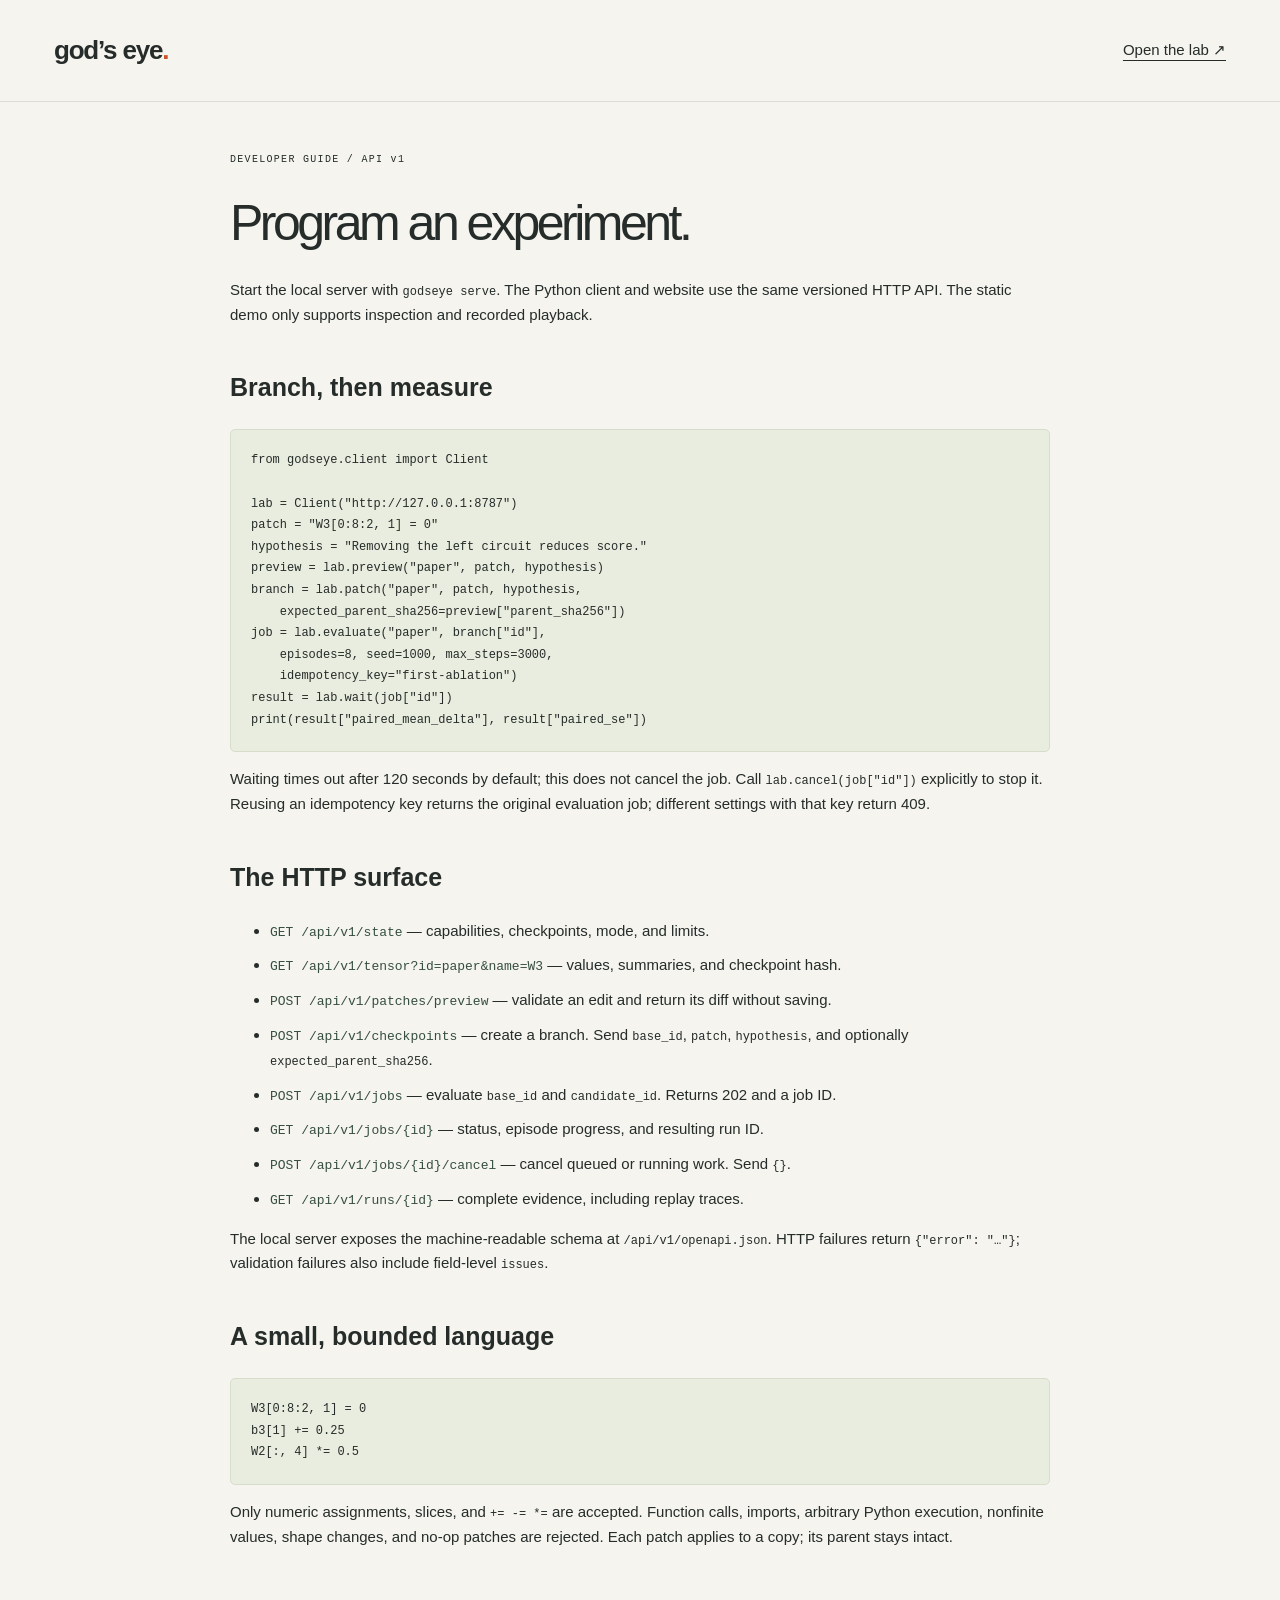
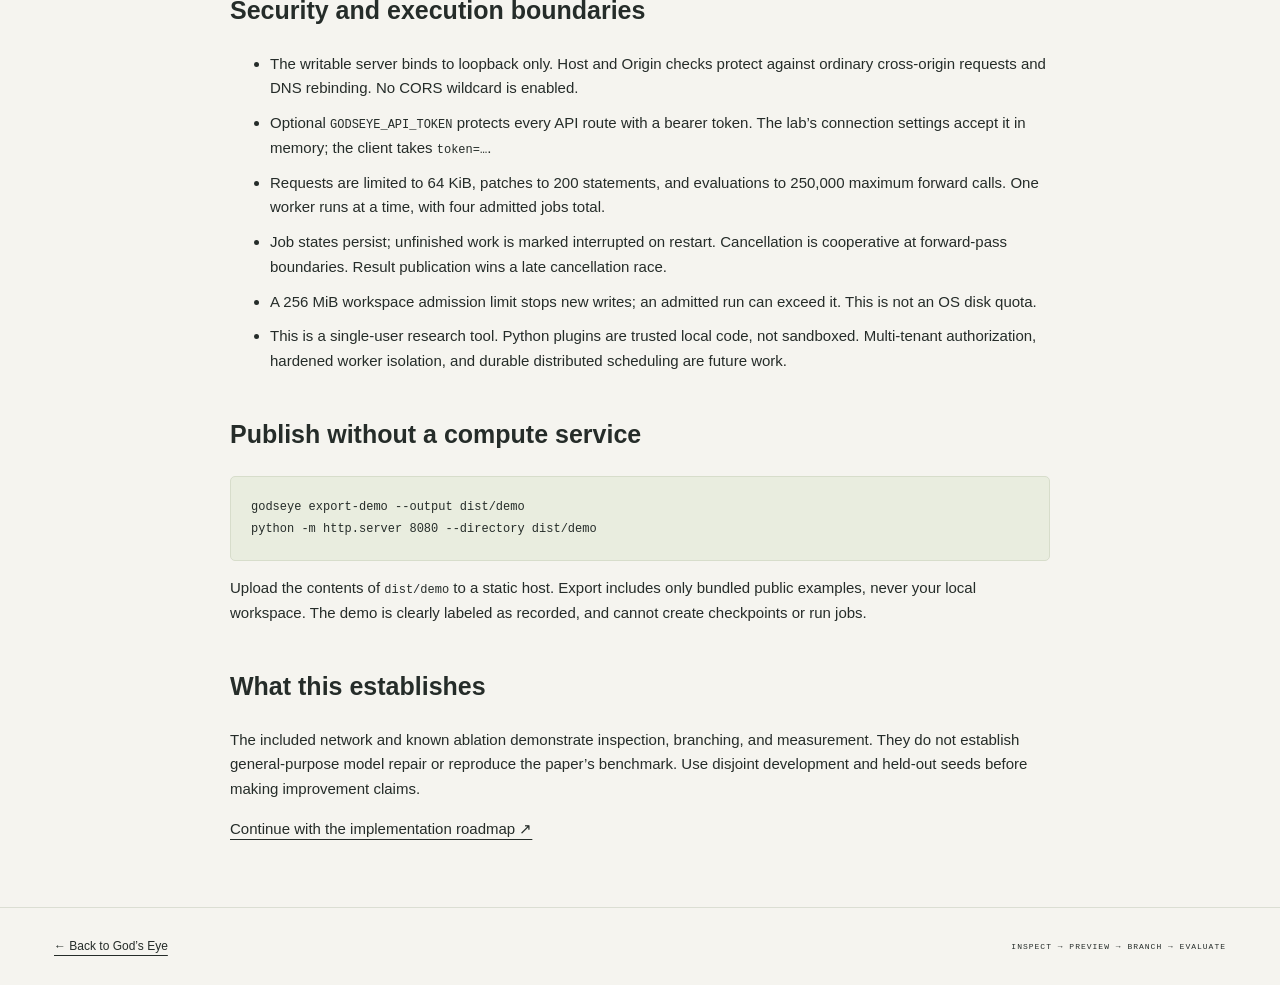
==== godseye/static/api.html @ 0b03cdef "Build weight-space lab, isolated evaluator, and provider routing" ====
<!doctype html>
<html lang="en">
  <head>
    <meta charset="utf-8" />
    <meta name="viewport" content="width=device-width,initial-scale=1" />
    <title>Developers — God’s Eye</title>
    <link rel="stylesheet" href="landing.css" />
  </head>
  <body>
    <nav class="site-nav">
      <a class="wordmark" href="./">god’s eye<span class="orange">.</span></a
      ><a href="lab.html">Open the lab ↗</a>
    </nav>
    <main class="api-page">
      <div class="eyebrow">DEVELOPER GUIDE / API v1</div>
      <h1>Program an experiment.</h1>
      <p>
        Start the local server with <code>godseye serve</code>. The Python
        client and website use the same versioned HTTP API. The static demo only
        supports inspection and recorded playback.
      </p>
      <h2>Branch, then measure</h2>
      <pre><code>from godseye.client import Client

lab = Client("http://127.0.0.1:8787")
patch = "W3[0:8:2, 1] = 0"
hypothesis = "Removing the left circuit reduces score."
preview = lab.preview("paper", patch, hypothesis)
branch = lab.patch("paper", patch, hypothesis,
    expected_parent_sha256=preview["parent_sha256"])
job = lab.evaluate("paper", branch["id"],
    episodes=8, seed=1000, max_steps=3000,
    idempotency_key="first-ablation")
result = lab.wait(job["id"])
print(result["paired_mean_delta"], result["paired_se"])</code></pre>
      <p>
        Waiting times out after 120 seconds by default; this does not cancel the
        job. Call <code>lab.cancel(job["id"])</code> explicitly to stop it.
        Reusing an idempotency key returns the original evaluation job;
        different settings with that key return 409.
      </p>
      <h2>The HTTP surface</h2>
      <ul>
        <li>
          <span class="endpoint">GET /api/v1/state</span> — capabilities,
          checkpoints, mode, and limits.
        </li>
        <li>
          <span class="endpoint">GET /api/v1/tensor?id=paper&amp;name=W3</span>
          — values, summaries, and checkpoint hash.
        </li>
        <li>
          <span class="endpoint">POST /api/v1/patches/preview</span> — validate
          an edit and return its diff without saving.
        </li>
        <li>
          <span class="endpoint">POST /api/v1/checkpoints</span> — create a
          branch. Send <code>base_id</code>, <code>patch</code>,
          <code>hypothesis</code>, and optionally
          <code>expected_parent_sha256</code>.
        </li>
        <li>
          <span class="endpoint">POST /api/v1/jobs</span> — evaluate
          <code>base_id</code> and <code>candidate_id</code>. Returns 202 and a
          job ID.
        </li>
        <li>
          <span class="endpoint">GET /api/v1/jobs/{id}</span> — status, episode
          progress, and resulting run ID.
        </li>
        <li>
          <span class="endpoint">POST /api/v1/jobs/{id}/cancel</span> — cancel
          queued or running work. Send <code>{}</code>.
        </li>
        <li>
          <span class="endpoint">GET /api/v1/runs/{id}</span> — complete
          evidence, including replay traces.
        </li>
      </ul>
      <p>
        The local server exposes the machine-readable schema at
        <code>/api/v1/openapi.json</code>. HTTP failures return
        <code>{"error": "…"}</code>; validation failures also include
        field-level <code>issues</code>.
      </p>
      <h2>A small, bounded language</h2>
      <pre><code>W3[0:8:2, 1] = 0
b3[1] += 0.25
W2[:, 4] *= 0.5</code></pre>
      <p>
        Only numeric assignments, slices, and <code>+= -= *=</code> are
        accepted. Function calls, imports, arbitrary Python execution, nonfinite
        values, shape changes, and no-op patches are rejected. Each patch
        applies to a copy; its parent stays intact.
      </p>
      <h2>Security and execution boundaries</h2>
      <ul>
        <li>
          The writable server binds to loopback only. Host and Origin checks
          protect against ordinary cross-origin requests and DNS rebinding. No
          CORS wildcard is enabled.
        </li>
        <li>
          Optional <code>GODSEYE_API_TOKEN</code> protects every API route with
          a bearer token. The lab’s connection settings accept it in memory; the
          client takes <code>token=…</code>.
        </li>
        <li>
          Requests are limited to 64 KiB, patches to 200 statements, and
          evaluations to 250,000 maximum forward calls. One worker runs at a
          time, with four admitted jobs total.
        </li>
        <li>
          Job states persist; unfinished work is marked interrupted on restart.
          Cancellation is cooperative at forward-pass boundaries. Result
          publication wins a late cancellation race.
        </li>
        <li>
          A 256 MiB workspace admission limit stops new writes; an admitted run
          can exceed it. This is not an OS disk quota.
        </li>
        <li>
          This is a single-user research tool. Python plugins are trusted local
          code, not sandboxed. Multi-tenant authorization, hardened worker
          isolation, and durable distributed scheduling are future work.
        </li>
      </ul>
      <h2>Publish without a compute service</h2>
      <pre><code>godseye export-demo --output dist/demo
python -m http.server 8080 --directory dist/demo</code></pre>
      <p>
        Upload the contents of <code>dist/demo</code> to a static host. Export
        includes only bundled public examples, never your local workspace. The
        demo is clearly labeled as recorded, and cannot create checkpoints or
        run jobs.
      </p>
      <h2>What this establishes</h2>
      <p>
        The included network and known ablation demonstrate inspection,
        branching, and measurement. They do not establish general-purpose model
        repair or reproduce the paper’s benchmark. Use disjoint development and
        held-out seeds before making improvement claims.
      </p>
      <p>
        <a
          href="https://github.com/romrom-20/Gods-eye/blob/main/docs/roadmap.md"
          >Continue with the implementation roadmap ↗</a
        >
      </p>
    </main>
    <footer class="site-footer">
      <a href="./">← Back to God’s Eye</a
      ><span>INSPECT → PREVIEW → BRANCH → EVALUATE</span>
    </footer>
  </body>
</html>
---- godseye/static/landing.css ----
:root {
  --bg: #f5f4ef;
  --ink: #252c29;
  --muted: #657068;
  --line: #dbded3;
  --orange: #cc542a;
  --green: #364e40;
  --mono: ui-monospace, SFMono-Regular, Consolas, monospace;
  --sans: -apple-system, BlinkMacSystemFont, "Segoe UI", sans-serif;
}
* {
  box-sizing: border-box;
}
html {
  scroll-behavior: smooth;
  scroll-padding-top: 30px;
}
body {
  margin: 0;
  background: var(--bg);
  color: var(--ink);
  font: 15px/1.65 var(--sans);
  -webkit-font-smoothing: antialiased;
}
a {
  color: inherit;
  text-underline-offset: 5px;
}
button {
  font: inherit;
  cursor: pointer;
}
a:focus-visible,
button:focus-visible {
  outline: 3px solid var(--orange);
  outline-offset: 5px;
}
.site-nav,
.site-footer {
  max-width: 1370px;
  margin: auto;
  display: flex;
  align-items: center;
  justify-content: space-between;
  padding: 29px 54px;
}
.site-nav {
  border-bottom: 1px solid var(--line);
}
.wordmark {
  font-size: 26px;
  font-weight: 650;
  text-decoration: none;
  letter-spacing: -1.2px;
}
.eye {
  font-size: 25px;
  margin-right: 10px;
}
.orange {
  color: var(--orange);
}
.nav-middle {
  display: flex;
  gap: 35px;
  font-size: 13px;
}
.nav-middle a {
  text-decoration: none;
}
.nav-cta {
  font-size: 13px;
  text-decoration: none;
  border: 1px solid #bdc4b8;
  border-radius: 5px;
  padding: 9px 16px;
}
.nav-cta span {
  margin-left: 20px;
}
main {
  max-width: 1370px;
  margin: auto;
}
.hero {
  display: grid;
  grid-template-columns: 1.12fr 1fr;
  gap: 55px;
  padding: 88px 54px 70px;
  align-items: center;
}
.eyebrow {
  font: 10px/1.6 var(--mono);
  letter-spacing: 1.3px;
  display: flex;
  align-items: center;
  gap: 9px;
}
.eyebrow i,
.live-dot {
  display: inline-block;
  width: 6px;
  height: 6px;
  background: var(--orange);
  border-radius: 50%;
}
.eyebrow span {
  color: #9da399;
  margin: 0 5px;
}
h1 {
  font-size: clamp(45px, 4.8vw, 72px);
  line-height: 1.08;
  letter-spacing: -3.5px;
  font-weight: 500;
  margin: 28px 0;
}
h1 em {
  font-family: Georgia, serif;
  font-weight: 400;
  color: var(--green);
}
.lede {
  font-size: 22px;
  line-height: 1.55;
  margin: 0 0 19px;
}
.hero-detail {
  max-width: 400px;
  font-size: 14px;
  color: var(--muted);
}
.hero-actions {
  display: flex;
  gap: 25px;
  align-items: center;
  margin: 30px 0 22px;
}
.button {
  display: inline-flex;
  align-items: center;
  justify-content: space-between;
  gap: 24px;
  padding: 13px 18px;
  border-radius: 5px;
  text-decoration: none;
  font-size: 13px;
  font-weight: 550;
}
.primary {
  background: var(--orange);
  color: white;
}
.primary:hover {
  background: #b74720;
}
.text-link {
  font-size: 13px;
  font-weight: 550;
  text-decoration: none;
}
.hero-foot {
  font: 10px/1.6 var(--mono);
  color: var(--muted);
}
.hero-foot .live-dot {
  background: #638468;
  margin-right: 6px;
}
.specimen {
  background: #e9eddf;
  border: 1px solid #d7ddcb;
  border-radius: 7px;
  box-shadow: 0 18px 45px #24381d08;
  overflow: hidden;
  transform: rotate(1deg);
}
.specimen-top,
.specimen-bottom {
  display: flex;
  justify-content: space-between;
  font: 9px var(--mono);
  letter-spacing: 0.8px;
  padding: 21px 23px;
}
.specimen-top {
  border-bottom: 1px solid #d4dcca;
}
.specimen-bottom {
  color: #64705b;
}
.network-art {
  position: relative;
  background-image: radial-gradient(#9cae8c55 0.7px, transparent 0.7px);
  background-size: 15px 15px;
  padding: 16px 0 0;
}
.network-art svg {
  width: 100%;
  height: auto;
}
.art-label {
  position: absolute;
  bottom: 22px;
  font: 8px var(--mono);
  color: #66735f;
  letter-spacing: 1px;
}
.label-input {
  left: 7%;
}
.label-output {
  right: 7%;
}
.patch-card {
  margin: 5px 24px 2px;
  background: #fffef8;
  border: 1px solid #d6dbcc;
  border-radius: 5px;
  padding: 15px 18px;
  box-shadow: 0 8px 18px #293c2108;
}
.patch-card > div {
  font: 9px var(--mono);
  color: #626d5e;
  padding-bottom: 14px;
}
.patch-card .live-dot {
  margin-right: 6px;
}
.patch-count {
  float: right;
}
.patch-card code {
  font: 12px/1.9 var(--mono);
}
.code-comment {
  color: #728777;
}
.proof-strip {
  margin: 0 54px;
  display: grid;
  grid-template-columns: repeat(4, 1fr);
  padding: 28px 0;
  border-top: 1px solid var(--line);
  border-bottom: 1px solid var(--line);
}
.proof-strip > div {
  padding-left: 35px;
  border-left: 1px solid var(--line);
}
.proof-strip > div:first-child {
  border: 0;
  padding-left: 0;
}
.proof-strip strong {
  display: block;
  font-size: 22px;
  font-weight: 500;
  letter-spacing: -0.7px;
}
.proof-strip span {
  font-size: 12px;
  color: var(--muted);
}
.section {
  padding: 85px 54px;
}
.section h2 {
  font-size: 43px;
  line-height: 1.15;
  letter-spacing: -1.7px;
  font-weight: 500;
  margin: 20px 0;
}
.section-heading {
  max-width: 520px;
}
.section-heading > p,
.developer > div > p,
.section-lede {
  color: var(--muted);
  max-width: 400px;
}
.steps {
  display: grid;
  grid-template-columns: repeat(3, 1fr);
  gap: 38px;
  margin-top: 40px;
}
.steps article {
  border-top: 1px solid var(--line);
  padding-top: 20px;
}
.step-number {
  font: 11px var(--mono);
  color: var(--orange);
}
h3 {
  font-size: 18px;
  font-weight: 550;
  letter-spacing: -0.4px;
}
.steps p,
.compute p {
  font-size: 14px;
  color: var(--muted);
}
.steps code {
  font: 10px/1.7 var(--mono);
  color: var(--green);
  overflow-wrap: anywhere;
}
.developer {
  background: #e9eddf;
  display: grid;
  grid-template-columns: 1fr 1.3fr;
  gap: 65px;
  border-top: 1px solid #dbe0d1;
  border-bottom: 1px solid #dbe0d1;
}
.developer .text-link {
  display: block;
  margin-top: 30px;
}
.code-window {
  background: #202c28;
  border-radius: 6px;
  color: #e0e8dc;
  overflow: hidden;
  align-self: center;
}
.window-bar {
  padding: 15px 22px;
  display: flex;
  justify-content: space-between;
  border-bottom: 1px solid #354339;
  font: 10px var(--mono);
  color: #b3c4b4;
}
pre {
  margin: 0;
  overflow: auto;
}
.code-window pre {
  padding: 25px 22px;
  font: 11px/1.95 var(--mono);
}
.window-footer {
  padding: 10px 22px;
  font: 10px var(--mono);
  border-top: 1px solid #354339;
  color: #b3c4b4;
}
.window-footer .live-dot {
  background: #9daf8b;
  margin-right: 6px;
}
.compute-grid {
  display: grid;
  grid-template-columns: repeat(3, 1fr);
  gap: 22px;
  margin-top: 36px;
}
.compute-grid article {
  border: 1px solid var(--line);
  padding: 27px;
  border-radius: 5px;
  background: #fafaf5;
  display: flex;
  flex-direction: column;
}
.compute-grid a {
  font-size: 12px;
  margin-top: auto;
  padding-top: 12px;
}
.pill {
  font: 9px var(--mono);
  color: #526c4f;
  letter-spacing: 0.5px;
}
.pill.future {
  color: #8c745c;
}
.research-note {
  margin: 0 54px;
  border-block: 1px solid var(--line);
  padding: 25px 0;
  display: grid;
  grid-template-columns: 220px 1fr;
  gap: 20px;
  color: var(--muted);
}
.research-note > span {
  font: 10px/1.8 var(--mono);
  letter-spacing: 1px;
  padding-top: 4px;
}
.research-note p {
  font-size: 12px;
  margin: 0;
  max-width: 770px;
}
.start {
  display: grid;
  grid-template-columns: 1fr 1.3fr;
  gap: 65px;
}
.install {
  position: relative;
  padding: 24px;
  border: 1px solid var(--line);
  border-radius: 5px;
  background: #fafaf5;
}
.install pre {
  font: 11px/1.9 var(--mono);
}
.copy-button {
  margin-top: 18px;
  border: 1px solid #bec8b6;
  background: transparent;
  border-radius: 4px;
  font-size: 11px;
  padding: 6px 10px;
}
.install p {
  font-size: 11px;
  color: var(--muted);
}
#copy-status {
  font-size: 11px;
  color: var(--green);
}
.site-footer {
  border-top: 1px solid var(--line);
  font-size: 12px;
}
.site-footer > span {
  font: 8px var(--mono);
  letter-spacing: 1px;
}
.api-page {
  max-width: 880px;
  padding: 50px 30px;
}
.api-page h1 {
  font-size: 50px;
}
.api-page h2 {
  margin-top: 40px;
  font-size: 25px;
}
.api-page pre {
  padding: 20px;
  background: #e9eddf;
  border: 1px solid #d7ddcb;
  font: 12px/1.8 var(--mono);
  border-radius: 5px;
}
.api-page li {
  margin: 10px 0;
}
.api-page code {
  font-family: var(--mono);
  font-size: 12px;
}
.api-page .endpoint {
  font-family: var(--mono);
  font-size: 13px;
  color: var(--green);
}
@media (max-width: 1000px) {
  .hero {
    gap: 25px;
    padding: 65px 30px;
  }
  .site-nav,
  .site-footer {
    padding: 22px 30px;
  }
  .hero-actions {
    gap: 15px;
    flex-wrap: wrap;
  }
  .hero-foot {
    font-size: 9px;
  }
  .eyebrow {
    font-size: 8px;
  }
  .section {
    padding: 65px 30px;
  }
  .proof-strip,
  .research-note {
    margin-inline: 30px;
  }
  .developer,
  .start {
    gap: 30px;
  }
  .patch-card code {
    font-size: 10px;
  }
}
@media (max-width: 700px) {
  .nav-middle {
    display: none;
  }
  .hero {
    grid-template-columns: 1fr;
    padding-top: 50px;
    gap: 40px;
  }
  .hero-copy {
    max-width: 500px;
  }
  h1 {
    font-size: 56px;
  }
  .specimen {
    transform: none;
    max-width: 520px;
  }
  .proof-strip {
    grid-template-columns: 1fr 1fr;
    gap: 24px;
  }
  .proof-strip > div {
    padding-left: 20px;
  }
  .proof-strip > div:nth-child(3) {
    padding-left: 0;
    border: 0;
  }
  .steps,
  .developer,
  .compute-grid,
  .start,
  .research-note {
    grid-template-columns: 1fr;
  }
  .steps {
    gap: 28px;
  }
  .section h2 {
    font-size: 37px;
  }
  .developer {
    gap: 35px;
  }
  .site-footer {
    flex-wrap: wrap;
    gap: 20px;
  }
  .site-footer > span {
    display: none;
  }
  .research-note {
    gap: 8px;
  }
  .code-window pre {
    font-size: 10px;
  }
  .section {
    padding-block: 50px;
  }
}
@media (prefers-reduced-motion: reduce) {
  html {
    scroll-behavior: auto;
  }
  * {
    animation: none !important;
    transition: none !important;
  }
}
/* Let code samples scroll within the grid on narrow phones. */
.start > *,
.developer > * {
  min-width: 0;
}
@media (max-width: 380px) {
  .site-nav {
    padding-inline: 18px;
  }
  .site-nav .wordmark {
    font-size: 22px;
  }
  .hero .eyebrow {
    flex-wrap: wrap;
  }
}
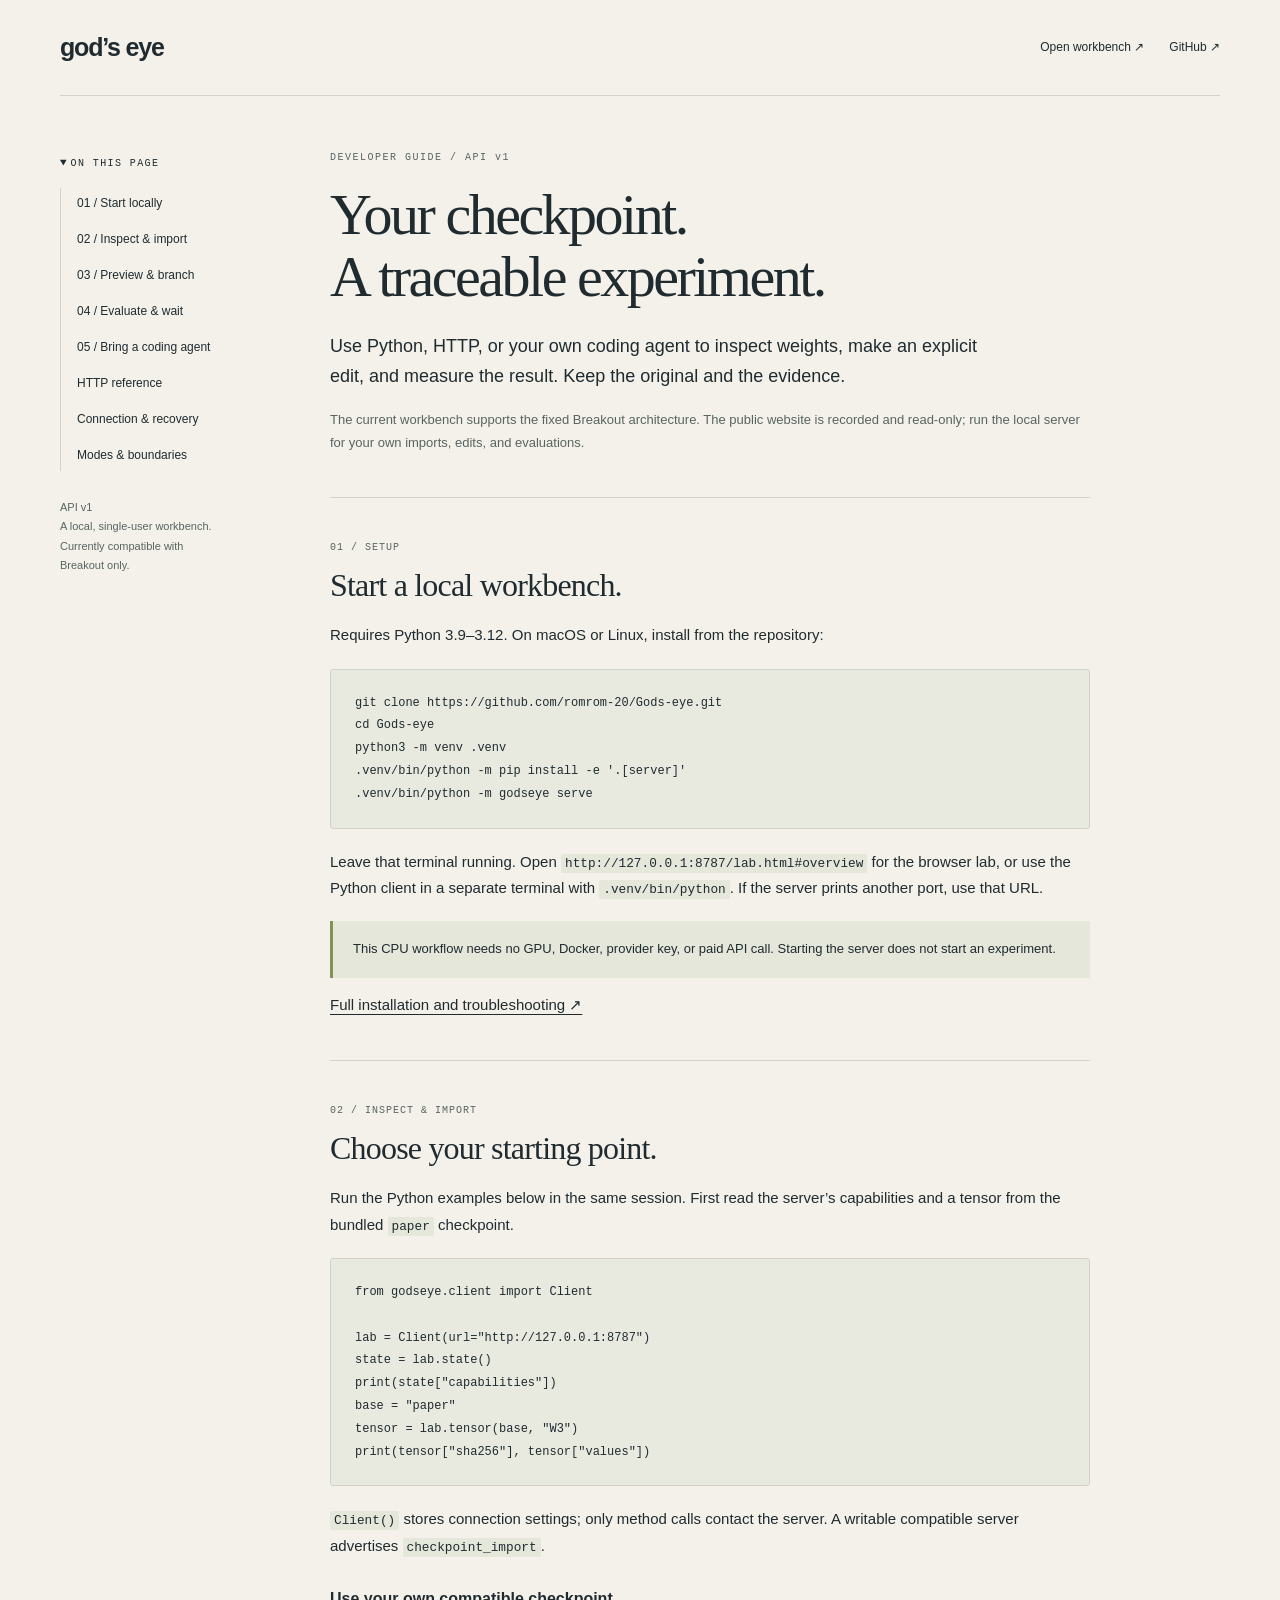
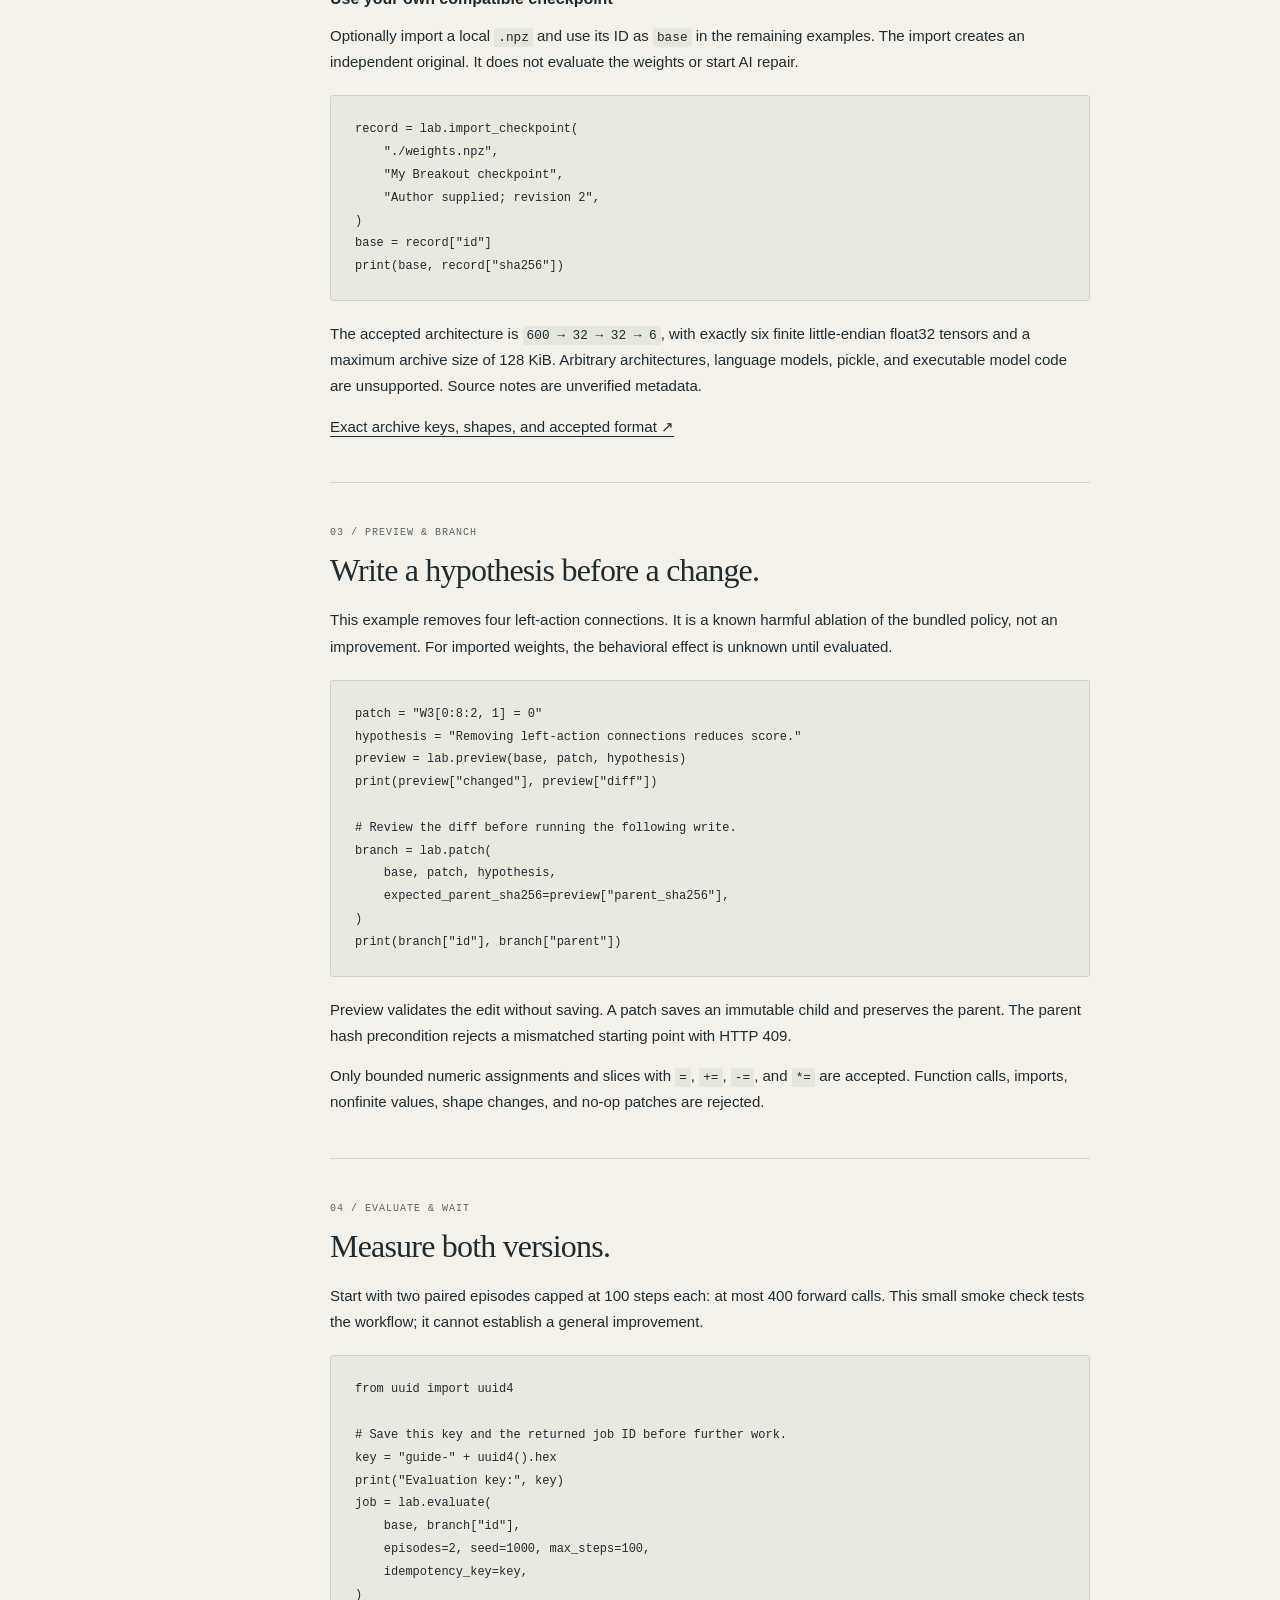
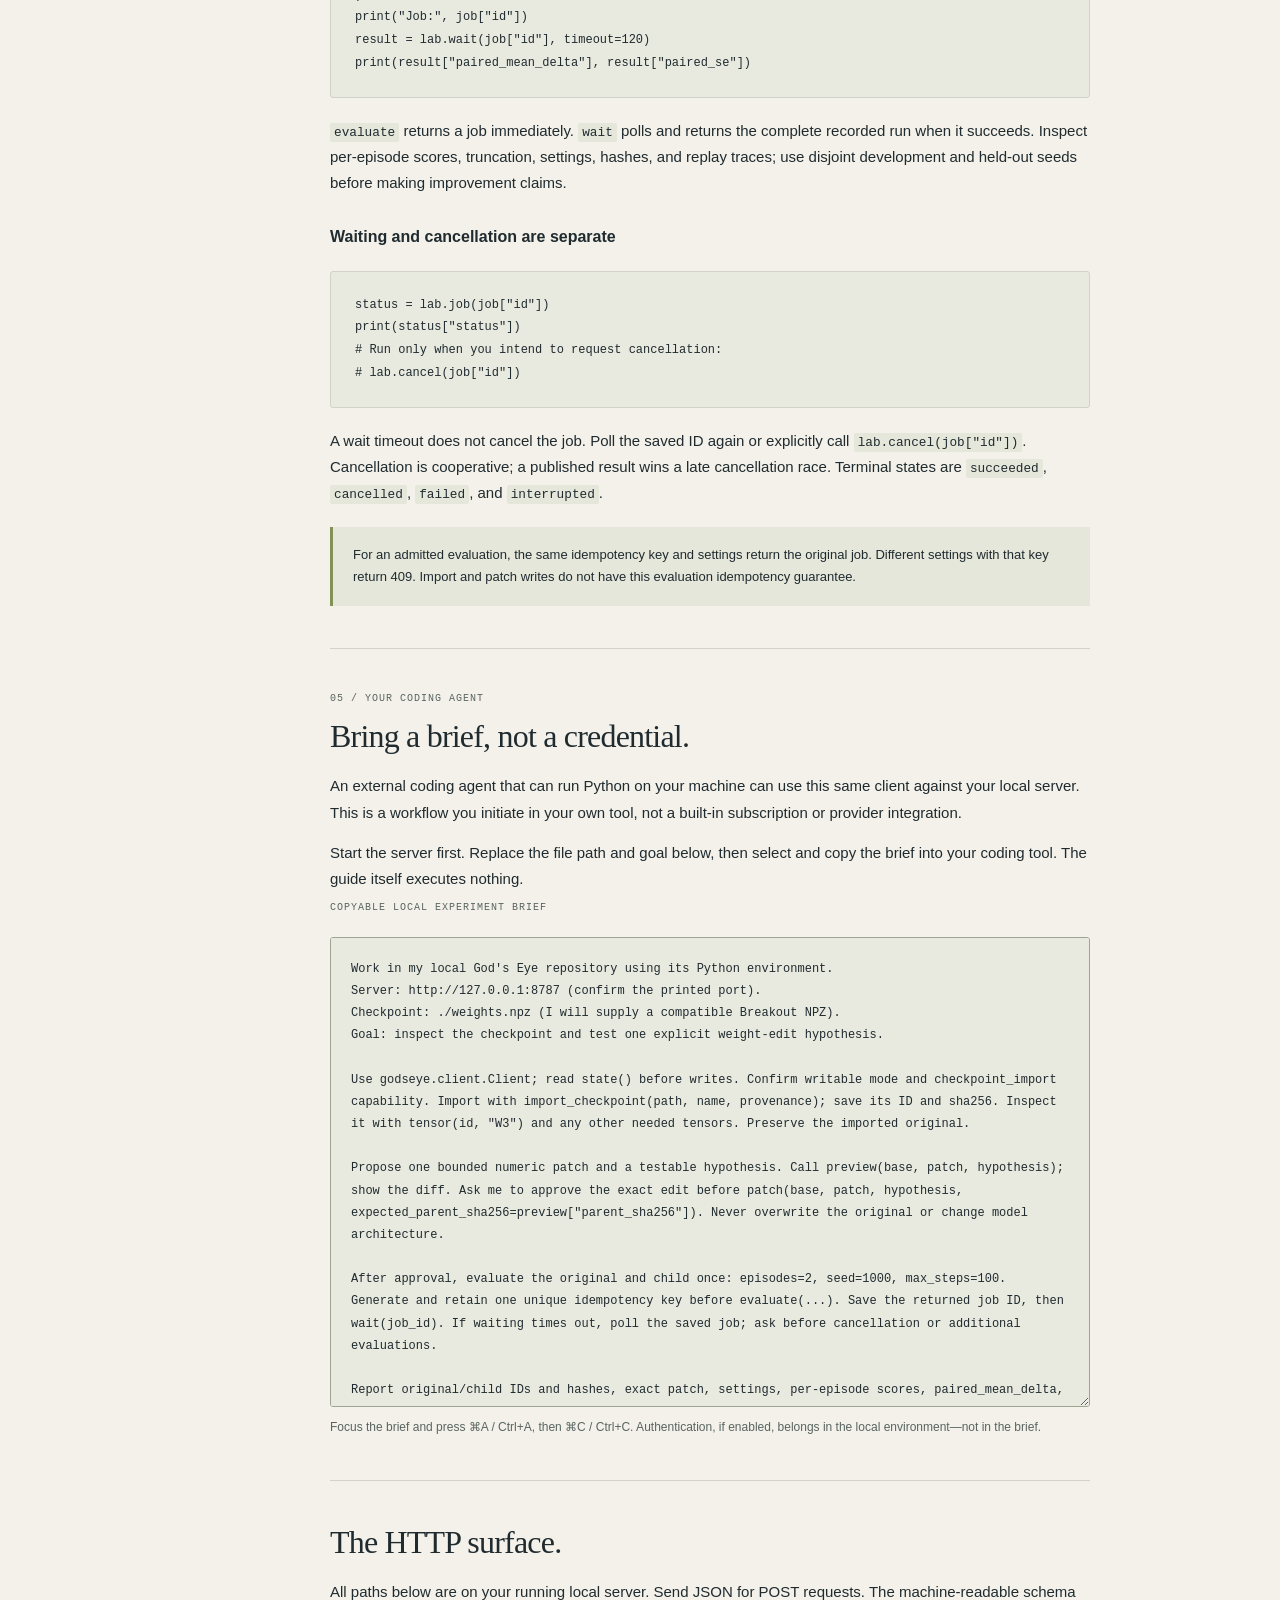
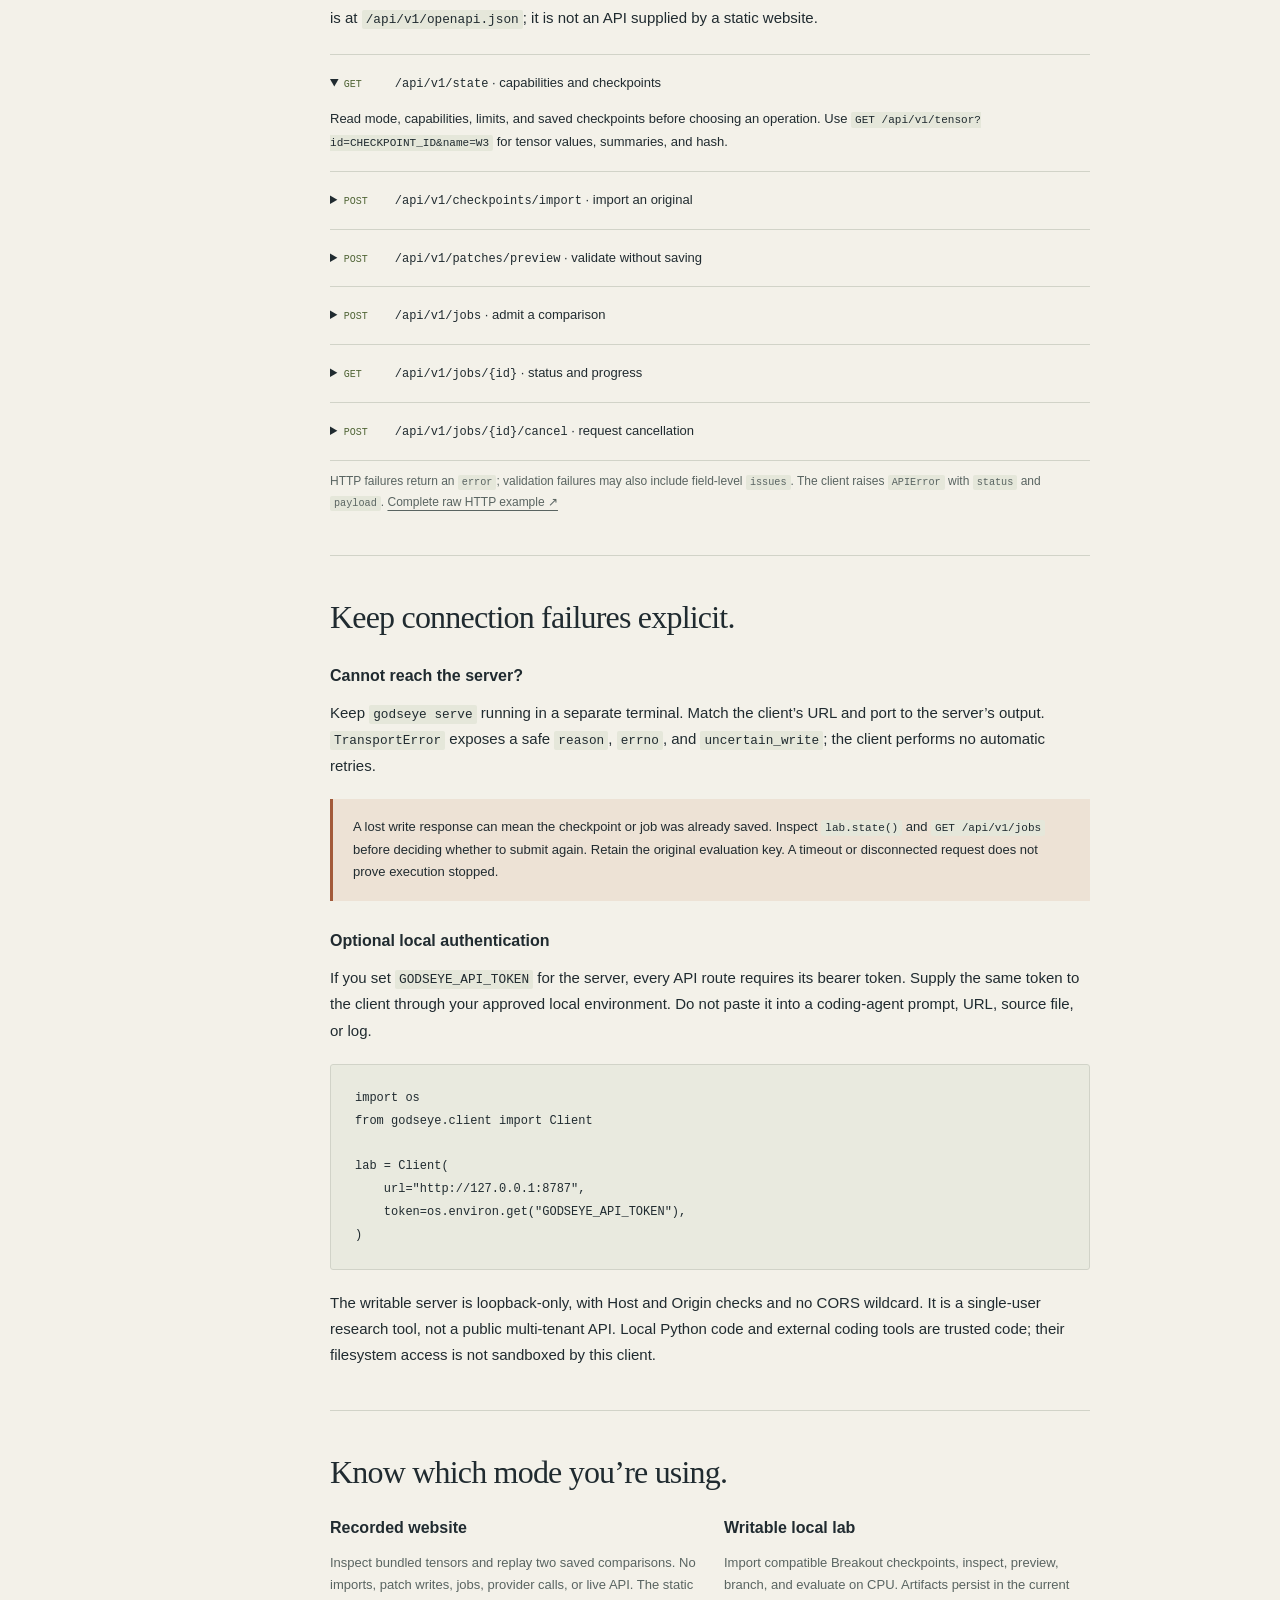
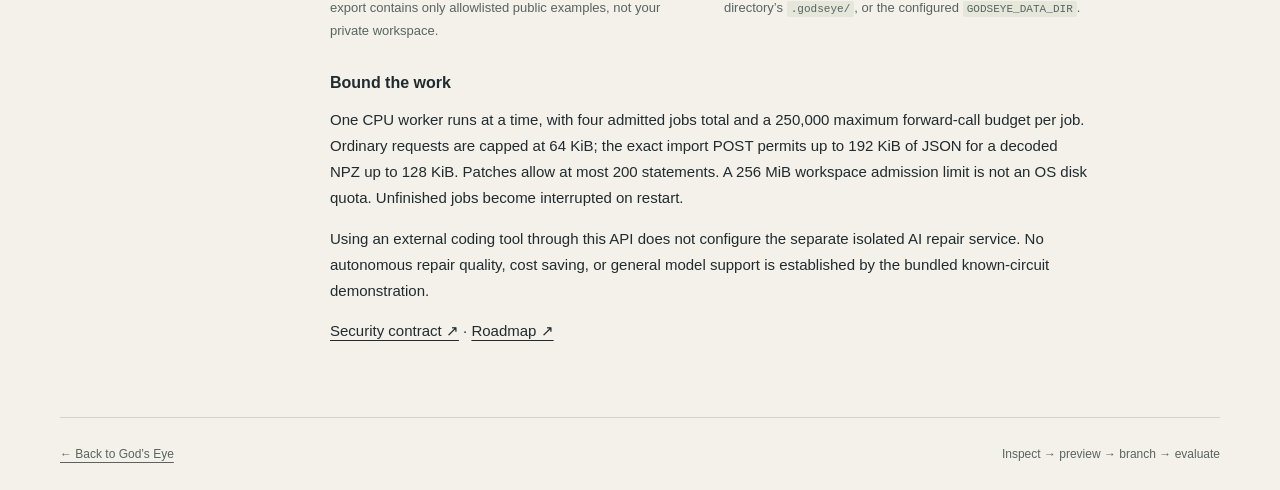
==== commit c265f06b: "Rebuild API guide with independent scoped styles and verified local examples" ====
--- a/godseye/static/api.html
+++ b/godseye/static/api.html
@@ -1,156 +1,268 @@
 <!doctype html>
 <html lang="en">
-  <head>
-    <meta charset="utf-8" />
-    <meta name="viewport" content="width=device-width,initial-scale=1" />
-    <title>Developers — God’s Eye</title>
-    <link rel="stylesheet" href="landing.css" />
-  </head>
-  <body>
-    <nav class="site-nav">
-      <a class="wordmark" href="./">god’s eye<span class="orange">.</span></a
-      ><a href="lab.html">Open the lab ↗</a>
-    </nav>
-    <main class="api-page">
+<head>
+  <meta charset="utf-8" />
+  <meta name="viewport" content="width=device-width,initial-scale=1" />
+  <meta name="description" content="Use the local God's Eye Python client or HTTP API to inspect, import, edit, and evaluate compatible Breakout checkpoints." />
+  <meta name="theme-color" content="#f3f1e9" />
+  <title>Developer guide — God’s Eye</title>
+  <link rel="icon" href="data:," />
+  <style>
+    /* Self-contained documentation styles: no dependency on landing.css. */
+    .guide { --paper:#f3f1e9; --ink:#202b30; --muted:#596461; --line:#d1d3c8; --mono:ui-monospace,SFMono-Regular,Consolas,monospace; margin:0; background:var(--paper); color:var(--ink); font:15px/1.75 -apple-system,BlinkMacSystemFont,"Segoe UI",sans-serif; -webkit-font-smoothing:antialiased; }
+    .guide *, .guide *::before, .guide *::after { box-sizing:border-box; }
+    .guide a { color:inherit; text-underline-offset:4px; }
+    .guide a:hover { text-decoration-thickness:2px; }
+    .guide :is(a,summary,pre,textarea):focus-visible { outline:3px solid #9e492d; outline-offset:4px; }
+    .guide .skip { position:fixed; top:8px; left:8px; z-index:3; transform:translateY(-160%); padding:12px; background:#dbe890; }
+    .guide .skip:focus { transform:none; }
+    .guide .shell { width:calc(100% - 96px); max-width:1160px; margin-inline:auto; }
+    .guide .header { display:flex; align-items:center; justify-content:space-between; gap:24px; min-height:96px; border-bottom:1px solid var(--line); }
+    .guide .brand { font-size:25px; font-weight:650; letter-spacing:-1.2px; text-decoration:none; }
+    .guide .header nav { display:flex; gap:25px; font-size:12px; }
+    .guide .header nav a { text-decoration:none; }
+    .guide .layout { display:grid; grid-template-columns:200px minmax(0,760px); gap:70px; padding-block:54px 72px; }
+    .guide .sidebar { position:sticky; top:24px; align-self:start; max-height:calc(100vh - 48px); overflow:auto; }
+    .guide .contents { border:0; }
+    .guide .contents summary { font:10px/1.6 var(--mono); text-transform:uppercase; letter-spacing:1.4px; cursor:pointer; padding-block:6px 16px; }
+    .guide .contents nav { display:flex; flex-direction:column; gap:5px; border-left:1px solid var(--line); padding-left:16px; }
+    .guide .contents nav a { padding:5px 0; font-size:12px; text-decoration:none; }
+    .guide .contents nav a:hover { text-decoration:underline; }
+    .guide .sidebar-note { font-size:11px; color:var(--muted); margin-top:27px; max-width:170px; }
+    .guide main { min-width:0; }
+    .guide h1, .guide h2, .guide h3, .guide p { margin:0; }
+    .guide .eyebrow { font:10px/1.6 var(--mono); letter-spacing:1.5px; color:var(--muted); }
+    .guide h1 { font:58px/1.07 Georgia,"Times New Roman",serif; font-weight:400; letter-spacing:-2.5px; margin-top:18px; max-width:700px; }
+    .guide .intro { font-size:18px; line-height:1.65; max-width:650px; margin-top:24px; }
+    .guide .intro-note { margin-top:18px; font-size:13px; color:var(--muted); }
+    .guide section { scroll-margin-top:24px; padding-top:42px; margin-top:42px; border-top:1px solid var(--line); }
+    .guide h2 { font:32px/1.2 Georgia,"Times New Roman",serif; font-weight:400; letter-spacing:-.8px; margin-bottom:18px; }
+    .guide h2 .number { display:block; font:10px/1.6 var(--mono); color:var(--muted); letter-spacing:1px; margin-bottom:10px; }
+    .guide h3 { font-size:16px; font-weight:600; margin-block:26px 10px; }
+    .guide p + p { margin-top:14px; }
+    .guide p, .guide li { overflow-wrap:anywhere; }
+    .guide ul { padding-left:21px; margin-block:14px; }
+    .guide li + li { margin-top:8px; }
+    .guide code { font: .85em/1.65 var(--mono); background:#e5e7da; padding:2px 4px; border-radius:2px; overflow-wrap:anywhere; }
+    .guide pre { min-width:0; max-width:100%; overflow:auto; padding:22px 24px; margin:20px 0; border:1px solid var(--line); background:#e9eadf; font:12px/1.9 var(--mono); border-radius:3px; tab-size:4; }
+    .guide pre code { font:inherit; padding:0; background:none; border-radius:0; overflow-wrap:normal; }
+    .guide .code-label { font:10px/1.6 var(--mono); letter-spacing:1px; color:var(--muted); margin-top:22px; }
+    .guide .code-label + pre { margin-top:8px; }
+    .guide .note { padding:17px 20px; border-left:3px solid #819254; background:#e5e7da; margin-top:20px; font-size:13px; }
+    .guide .caution { border-left-color:#a35a3a; background:#ede2d5; }
+    .guide .mode { display:grid; grid-template-columns:1fr 1fr; gap:28px; margin-top:22px; }
+    .guide .mode h3 { margin-top:0; }
+    .guide .mode p { color:var(--muted); font-size:13px; }
+    .guide .brief { width:100%; height:470px; resize:vertical; display:block; margin-top:18px; border:1px solid #9da592; border-radius:3px; background:#e9eadf; color:var(--ink); padding:20px; font:12px/1.85 var(--mono); }
+    .guide .hint { font-size:12px; color:var(--muted); margin-top:10px; }
+    .guide .endpoints { margin-top:22px; }
+    .guide .endpoints details { border-bottom:1px solid var(--line); padding:17px 0; }
+    .guide .endpoints details:first-child { border-top:1px solid var(--line); }
+    .guide .endpoints summary { cursor:pointer; font-size:13px; font-weight:500; overflow-wrap:anywhere; }
+    .guide .verb { display:inline-block; min-width:43px; margin-right:8px; color:#4e6334; font:10px/1.6 var(--mono); }
+    .guide .endpoints summary code { background:none; padding:0; font-size:12px; }
+    .guide .endpoints details > p { font-size:13px; margin-top:14px; }
+    .guide .endpoints pre { font-size:11px; margin-bottom:4px; }
+    .guide .footer { padding-block:26px; border-top:1px solid var(--line); display:flex; justify-content:space-between; gap:20px; font-size:12px; color:var(--muted); }
+    @media(max-width:1000px) {
+      .guide .layout { grid-template-columns:160px minmax(0,1fr); gap:35px; }
+      .guide h1 { font-size:50px; }
+    }
+    @media(max-width:680px) {
+      .guide .shell { width:calc(100% - 40px); }
+      .guide .header { min-height:78px; gap:14px; }
+      .guide .brand { font-size:23px; }
+      .guide .header nav { gap:16px; font-size:11px; }
+      .guide .layout { grid-template-columns:minmax(0,1fr); gap:30px; padding-top:26px; }
+      .guide .sidebar { position:static; max-height:none; }
+      .guide .contents { border-bottom:1px solid var(--line); padding-bottom:12px; }
+      .guide .contents summary { padding-bottom:10px; }
+      .guide .contents nav { flex-direction:row; flex-wrap:wrap; column-gap:20px; row-gap:2px; padding-left:0; border:0; }
+      .guide .contents nav a { font-size:11px; }
+      .guide .sidebar-note { display:none; }
+      .guide h1 { font-size:43px; letter-spacing:-1.6px; }
+      .guide .intro { font-size:16px; }
+      .guide section { margin-top:32px; padding-top:32px; }
+      .guide h2 { font-size:29px; }
+      .guide pre { padding:17px 15px; font-size:11px; }
+      .guide .mode { grid-template-columns:1fr; gap:20px; }
+      .guide .brief { padding:15px; font-size:11px; height:540px; }
+      .guide .note { padding:15px; }
+      .guide .footer { flex-wrap:wrap; }
+    }
+  </style>
+</head>
+<body class="guide">
+  <a class="skip" href="#guide-main">Skip to guide</a>
+  <header class="header shell">
+    <a class="brand" href="./">god’s eye</a>
+    <nav aria-label="Site navigation"><a href="lab.html#workbench">Open workbench ↗</a><a href="https://github.com/romrom-20/Gods-eye">GitHub ↗</a></nav>
+  </header>
+  <div class="layout shell">
+    <aside class="sidebar" aria-label="Guide navigation">
+      <details class="contents" open>
+        <summary>On this page</summary>
+        <nav aria-label="Contents">
+          <a href="#setup">01 / Start locally</a><a href="#inspect">02 / Inspect &amp; import</a><a href="#edit">03 / Preview &amp; branch</a><a href="#evaluate">04 / Evaluate &amp; wait</a><a href="#coding-agent">05 / Bring a coding agent</a><a href="#http">HTTP reference</a><a href="#connection">Connection &amp; recovery</a><a href="#boundaries">Modes &amp; boundaries</a>
+        </nav>
+      </details>
+      <p class="sidebar-note">API v1<br />A local, single-user workbench. Currently compatible with Breakout only.</p>
+    </aside>
+    <main id="guide-main">
       <div class="eyebrow">DEVELOPER GUIDE / API v1</div>
-      <h1>Program an experiment.</h1>
-      <p>
-        Start the local server with <code>godseye serve</code>. The Python
-        client and website use the same versioned HTTP API. The static demo only
-        supports inspection and recorded playback.
-      </p>
-      <h2>Branch, then measure</h2>
-      <pre><code>from godseye.client import Client
-
-lab = Client("http://127.0.0.1:8787")
-patch = "W3[0:8:2, 1] = 0"
-hypothesis = "Removing the left circuit reduces score."
-preview = lab.preview("paper", patch, hypothesis)
-branch = lab.patch("paper", patch, hypothesis,
-    expected_parent_sha256=preview["parent_sha256"])
-job = lab.evaluate("paper", branch["id"],
-    episodes=8, seed=1000, max_steps=3000,
-    idempotency_key="first-ablation")
-result = lab.wait(job["id"])
+      <h1>Your checkpoint.<br />A traceable experiment.</h1>
+      <p class="intro">Use Python, HTTP, or your own coding agent to inspect weights, make an explicit edit, and measure the result. Keep the original and the evidence.</p>
+      <p class="intro-note">The current workbench supports the fixed Breakout architecture. The public website is recorded and read-only; run the local server for your own imports, edits, and evaluations.</p>
+
+      <section id="setup" aria-labelledby="setup-title">
+        <h2 id="setup-title"><span class="number">01 / SETUP</span>Start a local workbench.</h2>
+        <p>Requires Python 3.9–3.12. On macOS or Linux, install from the repository:</p>
+        <pre tabindex="0" aria-label="Installation commands"><code>git clone https://github.com/romrom-20/Gods-eye.git
+cd Gods-eye
+python3 -m venv .venv
+.venv/bin/python -m pip install -e '.[server]'
+.venv/bin/python -m godseye serve</code></pre>
+        <p>Leave that terminal running. Open <code>http://127.0.0.1:8787/lab.html#overview</code> for the browser lab, or use the Python client in a separate terminal with <code>.venv/bin/python</code>. If the server prints another port, use that URL.</p>
+        <p class="note">This CPU workflow needs no GPU, Docker, provider key, or paid API call. Starting the server does not start an experiment.</p>
+        <p><a href="https://github.com/romrom-20/Gods-eye/blob/main/docs/install.md">Full installation and troubleshooting ↗</a></p>
+      </section>
+
+      <section id="inspect" aria-labelledby="inspect-title">
+        <h2 id="inspect-title"><span class="number">02 / INSPECT &amp; IMPORT</span>Choose your starting point.</h2>
+        <p>Run the Python examples below in the same session. First read the server’s capabilities and a tensor from the bundled <code>paper</code> checkpoint.</p>
+        <pre tabindex="0" aria-label="Connect and inspect Python example"><code data-example="inspect">from godseye.client import Client
+
+lab = Client(url="http://127.0.0.1:8787")
+state = lab.state()
+print(state["capabilities"])
+base = "paper"
+tensor = lab.tensor(base, "W3")
+print(tensor["sha256"], tensor["values"])</code></pre>
+        <p><code>Client()</code> stores connection settings; only method calls contact the server. A writable compatible server advertises <code>checkpoint_import</code>.</p>
+        <h3>Use your own compatible checkpoint</h3>
+        <p>Optionally import a local <code>.npz</code> and use its ID as <code>base</code> in the remaining examples. The import creates an independent original. It does not evaluate the weights or start AI repair.</p>
+        <pre tabindex="0" aria-label="Optional checkpoint import Python example"><code data-example="import">record = lab.import_checkpoint(
+    "./weights.npz",
+    "My Breakout checkpoint",
+    "Author supplied; revision 2",
+)
+base = record["id"]
+print(base, record["sha256"])</code></pre>
+        <p>The accepted architecture is <code>600 → 32 → 32 → 6</code>, with exactly six finite little-endian float32 tensors and a maximum archive size of 128 KiB. Arbitrary architectures, language models, pickle, and executable model code are unsupported. Source notes are unverified metadata.</p>
+        <p><a href="https://github.com/romrom-20/Gods-eye/blob/main/docs/checkpoint-import.md">Exact archive keys, shapes, and accepted format ↗</a></p>
+      </section>
+
+      <section id="edit" aria-labelledby="edit-title">
+        <h2 id="edit-title"><span class="number">03 / PREVIEW &amp; BRANCH</span>Write a hypothesis before a change.</h2>
+        <p>This example removes four left-action connections. It is a known harmful ablation of the bundled policy, not an improvement. For imported weights, the behavioral effect is unknown until evaluated.</p>
+        <pre tabindex="0" aria-label="Preview and branch Python example"><code data-example="edit">patch = "W3[0:8:2, 1] = 0"
+hypothesis = "Removing left-action connections reduces score."
+preview = lab.preview(base, patch, hypothesis)
+print(preview["changed"], preview["diff"])
+
+# Review the diff before running the following write.
+branch = lab.patch(
+    base, patch, hypothesis,
+    expected_parent_sha256=preview["parent_sha256"],
+)
+print(branch["id"], branch["parent"])</code></pre>
+        <p>Preview validates the edit without saving. A patch saves an immutable child and preserves the parent. The parent hash precondition rejects a mismatched starting point with HTTP 409.</p>
+        <p>Only bounded numeric assignments and slices with <code>=</code>, <code>+=</code>, <code>-=</code>, and <code>*=</code> are accepted. Function calls, imports, nonfinite values, shape changes, and no-op patches are rejected.</p>
+      </section>
+
+      <section id="evaluate" aria-labelledby="evaluate-title">
+        <h2 id="evaluate-title"><span class="number">04 / EVALUATE &amp; WAIT</span>Measure both versions.</h2>
+        <p>Start with two paired episodes capped at 100 steps each: at most 400 forward calls. This small smoke check tests the workflow; it cannot establish a general improvement.</p>
+        <pre tabindex="0" aria-label="Evaluate and wait Python example"><code data-example="evaluate">from uuid import uuid4
+
+# Save this key and the returned job ID before further work.
+key = "guide-" + uuid4().hex
+print("Evaluation key:", key)
+job = lab.evaluate(
+    base, branch["id"],
+    episodes=2, seed=1000, max_steps=100,
+    idempotency_key=key,
+)
+print("Job:", job["id"])
+result = lab.wait(job["id"], timeout=120)
 print(result["paired_mean_delta"], result["paired_se"])</code></pre>
-      <p>
-        Waiting times out after 120 seconds by default; this does not cancel the
-        job. Call <code>lab.cancel(job["id"])</code> explicitly to stop it.
-        Reusing an idempotency key returns the original evaluation job;
-        different settings with that key return 409.
-      </p>
-      <h2>The HTTP surface</h2>
-      <ul>
-        <li>
-          <span class="endpoint">GET /api/v1/state</span> — capabilities,
-          checkpoints, mode, and limits.
-        </li>
-        <li>
-          <span class="endpoint">GET /api/v1/tensor?id=paper&amp;name=W3</span>
-          — values, summaries, and checkpoint hash.
-        </li>
-        <li>
-          <span class="endpoint">POST /api/v1/patches/preview</span> — validate
-          an edit and return its diff without saving.
-        </li>
-        <li>
-          <span class="endpoint">POST /api/v1/checkpoints</span> — create a
-          branch. Send <code>base_id</code>, <code>patch</code>,
-          <code>hypothesis</code>, and optionally
-          <code>expected_parent_sha256</code>.
-        </li>
-        <li>
-          <span class="endpoint">POST /api/v1/jobs</span> — evaluate
-          <code>base_id</code> and <code>candidate_id</code>. Returns 202 and a
-          job ID.
-        </li>
-        <li>
-          <span class="endpoint">GET /api/v1/jobs/{id}</span> — status, episode
-          progress, and resulting run ID.
-        </li>
-        <li>
-          <span class="endpoint">POST /api/v1/jobs/{id}/cancel</span> — cancel
-          queued or running work. Send <code>{}</code>.
-        </li>
-        <li>
-          <span class="endpoint">GET /api/v1/runs/{id}</span> — complete
-          evidence, including replay traces.
-        </li>
-      </ul>
-      <p>
-        The local server exposes the machine-readable schema at
-        <code>/api/v1/openapi.json</code>. HTTP failures return
-        <code>{"error": "…"}</code>; validation failures also include
-        field-level <code>issues</code>.
-      </p>
-      <h2>A small, bounded language</h2>
-      <pre><code>W3[0:8:2, 1] = 0
-b3[1] += 0.25
-W2[:, 4] *= 0.5</code></pre>
-      <p>
-        Only numeric assignments, slices, and <code>+= -= *=</code> are
-        accepted. Function calls, imports, arbitrary Python execution, nonfinite
-        values, shape changes, and no-op patches are rejected. Each patch
-        applies to a copy; its parent stays intact.
-      </p>
-      <h2>Security and execution boundaries</h2>
-      <ul>
-        <li>
-          The writable server binds to loopback only. Host and Origin checks
-          protect against ordinary cross-origin requests and DNS rebinding. No
-          CORS wildcard is enabled.
-        </li>
-        <li>
-          Optional <code>GODSEYE_API_TOKEN</code> protects every API route with
-          a bearer token. The lab’s connection settings accept it in memory; the
-          client takes <code>token=…</code>.
-        </li>
-        <li>
-          Requests are limited to 64 KiB, patches to 200 statements, and
-          evaluations to 250,000 maximum forward calls. One worker runs at a
-          time, with four admitted jobs total.
-        </li>
-        <li>
-          Job states persist; unfinished work is marked interrupted on restart.
-          Cancellation is cooperative at forward-pass boundaries. Result
-          publication wins a late cancellation race.
-        </li>
-        <li>
-          A 256 MiB workspace admission limit stops new writes; an admitted run
-          can exceed it. This is not an OS disk quota.
-        </li>
-        <li>
-          This is a single-user research tool. Python plugins are trusted local
-          code, not sandboxed. Multi-tenant authorization, hardened worker
-          isolation, and durable distributed scheduling are future work.
-        </li>
-      </ul>
-      <h2>Publish without a compute service</h2>
-      <pre><code>godseye export-demo --output dist/demo
-python -m http.server 8080 --directory dist/demo</code></pre>
-      <p>
-        Upload the contents of <code>dist/demo</code> to a static host. Export
-        includes only bundled public examples, never your local workspace. The
-        demo is clearly labeled as recorded, and cannot create checkpoints or
-        run jobs.
-      </p>
-      <h2>What this establishes</h2>
-      <p>
-        The included network and known ablation demonstrate inspection,
-        branching, and measurement. They do not establish general-purpose model
-        repair or reproduce the paper’s benchmark. Use disjoint development and
-        held-out seeds before making improvement claims.
-      </p>
-      <p>
-        <a
-          href="https://github.com/romrom-20/Gods-eye/blob/main/docs/roadmap.md"
-          >Continue with the implementation roadmap ↗</a
-        >
-      </p>
+        <p><code>evaluate</code> returns a job immediately. <code>wait</code> polls and returns the complete recorded run when it succeeds. Inspect per-episode scores, truncation, settings, hashes, and replay traces; use disjoint development and held-out seeds before making improvement claims.</p>
+        <h3>Waiting and cancellation are separate</h3>
+        <pre tabindex="0" aria-label="Job status and cancellation Python example"><code>status = lab.job(job["id"])
+print(status["status"])
+# Run only when you intend to request cancellation:
+# lab.cancel(job["id"])</code></pre>
+        <p>A wait timeout does not cancel the job. Poll the saved ID again or explicitly call <code>lab.cancel(job["id"])</code>. Cancellation is cooperative; a published result wins a late cancellation race. Terminal states are <code>succeeded</code>, <code>cancelled</code>, <code>failed</code>, and <code>interrupted</code>.</p>
+        <p class="note">For an admitted evaluation, the same idempotency key and settings return the original job. Different settings with that key return 409. Import and patch writes do not have this evaluation idempotency guarantee.</p>
+      </section>
+
+      <section id="coding-agent" aria-labelledby="agent-title">
+        <h2 id="agent-title"><span class="number">05 / YOUR CODING AGENT</span>Bring a brief, not a credential.</h2>
+        <p>An external coding agent that can run Python on your machine can use this same client against your local server. This is a workflow you initiate in your own tool, not a built-in subscription or provider integration.</p>
+        <p>Start the server first. Replace the file path and goal below, then select and copy the brief into your coding tool. The guide itself executes nothing.</p>
+        <label class="code-label" for="agent-brief">COPYABLE LOCAL EXPERIMENT BRIEF</label>
+        <textarea class="brief" id="agent-brief" readonly spellcheck="false">Work in my local God's Eye repository using its Python environment.
+Server: http://127.0.0.1:8787 (confirm the printed port).
+Checkpoint: ./weights.npz (I will supply a compatible Breakout NPZ).
+Goal: inspect the checkpoint and test one explicit weight-edit hypothesis.
+
+Use godseye.client.Client; read state() before writes. Confirm writable mode and checkpoint_import capability. Import with import_checkpoint(path, name, provenance); save its ID and sha256. Inspect it with tensor(id, "W3") and any other needed tensors. Preserve the imported original.
+
+Propose one bounded numeric patch and a testable hypothesis. Call preview(base, patch, hypothesis); show the diff. Ask me to approve the exact edit before patch(base, patch, hypothesis, expected_parent_sha256=preview["parent_sha256"]). Never overwrite the original or change model architecture.
+
+After approval, evaluate the original and child once: episodes=2, seed=1000, max_steps=100. Generate and retain one unique idempotency key before evaluate(...). Save the returned job ID, then wait(job_id). If waiting times out, poll the saved job; ask before cancellation or additional evaluations.
+
+Report original/child IDs and hashes, exact patch, settings, per-episode scores, paired_mean_delta, paired_se, truncation, and limitations. Report failure or no improvement honestly; this tiny capped sample is not a benchmark.
+
+On TransportError, inspect uncertain_write. Never automatically repeat an import, patch, or uncertain evaluation. Reconcile saved state/jobs first and retain the original evaluation key.
+
+Keep API tokens out of this prompt, source files, URLs, output, and logs. Use only my approved local environment for authentication. Do not configure providers, call paid services, inspect hidden evaluation/admin files, deploy, or start unrelated experiments.</textarea>
+        <p class="hint">Focus the brief and press ⌘A / Ctrl+A, then ⌘C / Ctrl+C. Authentication, if enabled, belongs in the local environment—not in the brief.</p>
+      </section>
+
+      <section id="http" aria-labelledby="http-title">
+        <h2 id="http-title">The HTTP surface.</h2>
+        <p>All paths below are on your running local server. Send JSON for POST requests. The machine-readable schema is at <code>/api/v1/openapi.json</code>; it is not an API supplied by a static website.</p>
+        <div class="endpoints">
+          <details open><summary><span class="verb">GET</span><code>/api/v1/state</code> · capabilities and checkpoints</summary><p>Read mode, capabilities, limits, and saved checkpoints before choosing an operation. Use <code>GET /api/v1/tensor?id=CHECKPOINT_ID&amp;name=W3</code> for tensor values, summaries, and hash.</p></details>
+          <details><summary><span class="verb">POST</span><code>/api/v1/checkpoints/import</code> · import an original</summary><p>Returns 201. Only the writable built-in Breakout backend supports import. Use the client to bound the file read and encode canonical base64.</p><pre tabindex="0" aria-label="Import request JSON"><code>{"name":"My checkpoint","provenance":"Revision 2",
+ "npz_base64":"REPLACE_WITH_CANONICAL_BASE64"}</code></pre></details>
+          <details><summary><span class="verb">POST</span><code>/api/v1/patches/preview</code> · validate without saving</summary><p>Returns the parent hash, candidate hash, changed count, and diff. This payload also creates a child at <code>POST /api/v1/checkpoints</code> (201); include the preview’s <code>expected_parent_sha256</code> for the write.</p><pre tabindex="0" aria-label="Preview request JSON"><code>{"base_id":"paper","patch":"W3[0:8:2, 1] = 0",
+ "hypothesis":"Removing left connections reduces score."}</code></pre></details>
+          <details><summary><span class="verb">POST</span><code>/api/v1/jobs</code> · admit a comparison</summary><p>Returns 202 and a job ID. Send <code>Idempotency-Key</code> in the request header and retain it with the settings.</p><pre tabindex="0" aria-label="Evaluation request JSON"><code>{"base_id":"ORIGINAL_ID","candidate_id":"CHILD_ID",
+ "episodes":2,"seed":1000,"max_steps":100}</code></pre></details>
+          <details><summary><span class="verb">GET</span><code>/api/v1/jobs/{id}</code> · status and progress</summary><p>Poll a known job. List saved jobs with <code>GET /api/v1/jobs</code>. On success, read complete evidence at <code>GET /api/v1/runs/{run_id}</code> using the returned <code>run_id</code>.</p></details>
+          <details><summary><span class="verb">POST</span><code>/api/v1/jobs/{id}/cancel</code> · request cancellation</summary><p>Send an empty JSON object <code>{}</code>. A response is not proof that a running worker has already stopped; poll its status. Failed or interrupted work is not a successful measurement.</p></details>
+        </div>
+        <p class="hint">HTTP failures return an <code>error</code>; validation failures may also include field-level <code>issues</code>. The client raises <code>APIError</code> with <code>status</code> and <code>payload</code>. <a href="https://github.com/romrom-20/Gods-eye/blob/main/docs/http-example.md">Complete raw HTTP example ↗</a></p>
+      </section>
+
+      <section id="connection" aria-labelledby="connection-title">
+        <h2 id="connection-title">Keep connection failures explicit.</h2>
+        <h3>Cannot reach the server?</h3>
+        <p>Keep <code>godseye serve</code> running in a separate terminal. Match the client’s URL and port to the server’s output. <code>TransportError</code> exposes a safe <code>reason</code>, <code>errno</code>, and <code>uncertain_write</code>; the client performs no automatic retries.</p>
+        <p class="note caution">A lost write response can mean the checkpoint or job was already saved. Inspect <code>lab.state()</code> and <code>GET /api/v1/jobs</code> before deciding whether to submit again. Retain the original evaluation key. A timeout or disconnected request does not prove execution stopped.</p>
+        <h3>Optional local authentication</h3>
+        <p>If you set <code>GODSEYE_API_TOKEN</code> for the server, every API route requires its bearer token. Supply the same token to the client through your approved local environment. Do not paste it into a coding-agent prompt, URL, source file, or log.</p>
+        <pre tabindex="0" aria-label="Environment-based client authentication"><code>import os
+from godseye.client import Client
+
+lab = Client(
+    url="http://127.0.0.1:8787",
+    token=os.environ.get("GODSEYE_API_TOKEN"),
+)</code></pre>
+        <p>The writable server is loopback-only, with Host and Origin checks and no CORS wildcard. It is a single-user research tool, not a public multi-tenant API. Local Python code and external coding tools are trusted code; their filesystem access is not sandboxed by this client.</p>
+      </section>
+
+      <section id="boundaries" aria-labelledby="boundaries-title">
+        <h2 id="boundaries-title">Know which mode you’re using.</h2>
+        <div class="mode"><div><h3>Recorded website</h3><p>Inspect bundled tensors and replay two saved comparisons. No imports, patch writes, jobs, provider calls, or live API. The static export contains only allowlisted public examples, not your private workspace.</p></div><div><h3>Writable local lab</h3><p>Import compatible Breakout checkpoints, inspect, preview, branch, and evaluate on CPU. Artifacts persist in the current directory’s <code>.godseye/</code>, or the configured <code>GODSEYE_DATA_DIR</code>.</p></div></div>
+        <h3>Bound the work</h3><p>One CPU worker runs at a time, with four admitted jobs total and a 250,000 maximum forward-call budget per job. Ordinary requests are capped at 64 KiB; the exact import POST permits up to 192 KiB of JSON for a decoded NPZ up to 128 KiB. Patches allow at most 200 statements. A 256 MiB workspace admission limit is not an OS disk quota. Unfinished jobs become interrupted on restart.</p>
+        <p>Using an external coding tool through this API does not configure the separate isolated AI repair service. No autonomous repair quality, cost saving, or general model support is established by the bundled known-circuit demonstration.</p>
+        <p><a href="https://github.com/romrom-20/Gods-eye/blob/main/docs/security.md">Security contract ↗</a> · <a href="https://github.com/romrom-20/Gods-eye/blob/main/docs/roadmap.md">Roadmap ↗</a></p>
+      </section>
     </main>
-    <footer class="site-footer">
-      <a href="./">← Back to God’s Eye</a
-      ><span>INSPECT → PREVIEW → BRANCH → EVALUATE</span>
-    </footer>
-  </body>
+  </div>
+  <footer class="footer shell"><a href="./">← Back to God’s Eye</a><span>Inspect → preview → branch → evaluate</span></footer>
+</body>
 </html>
